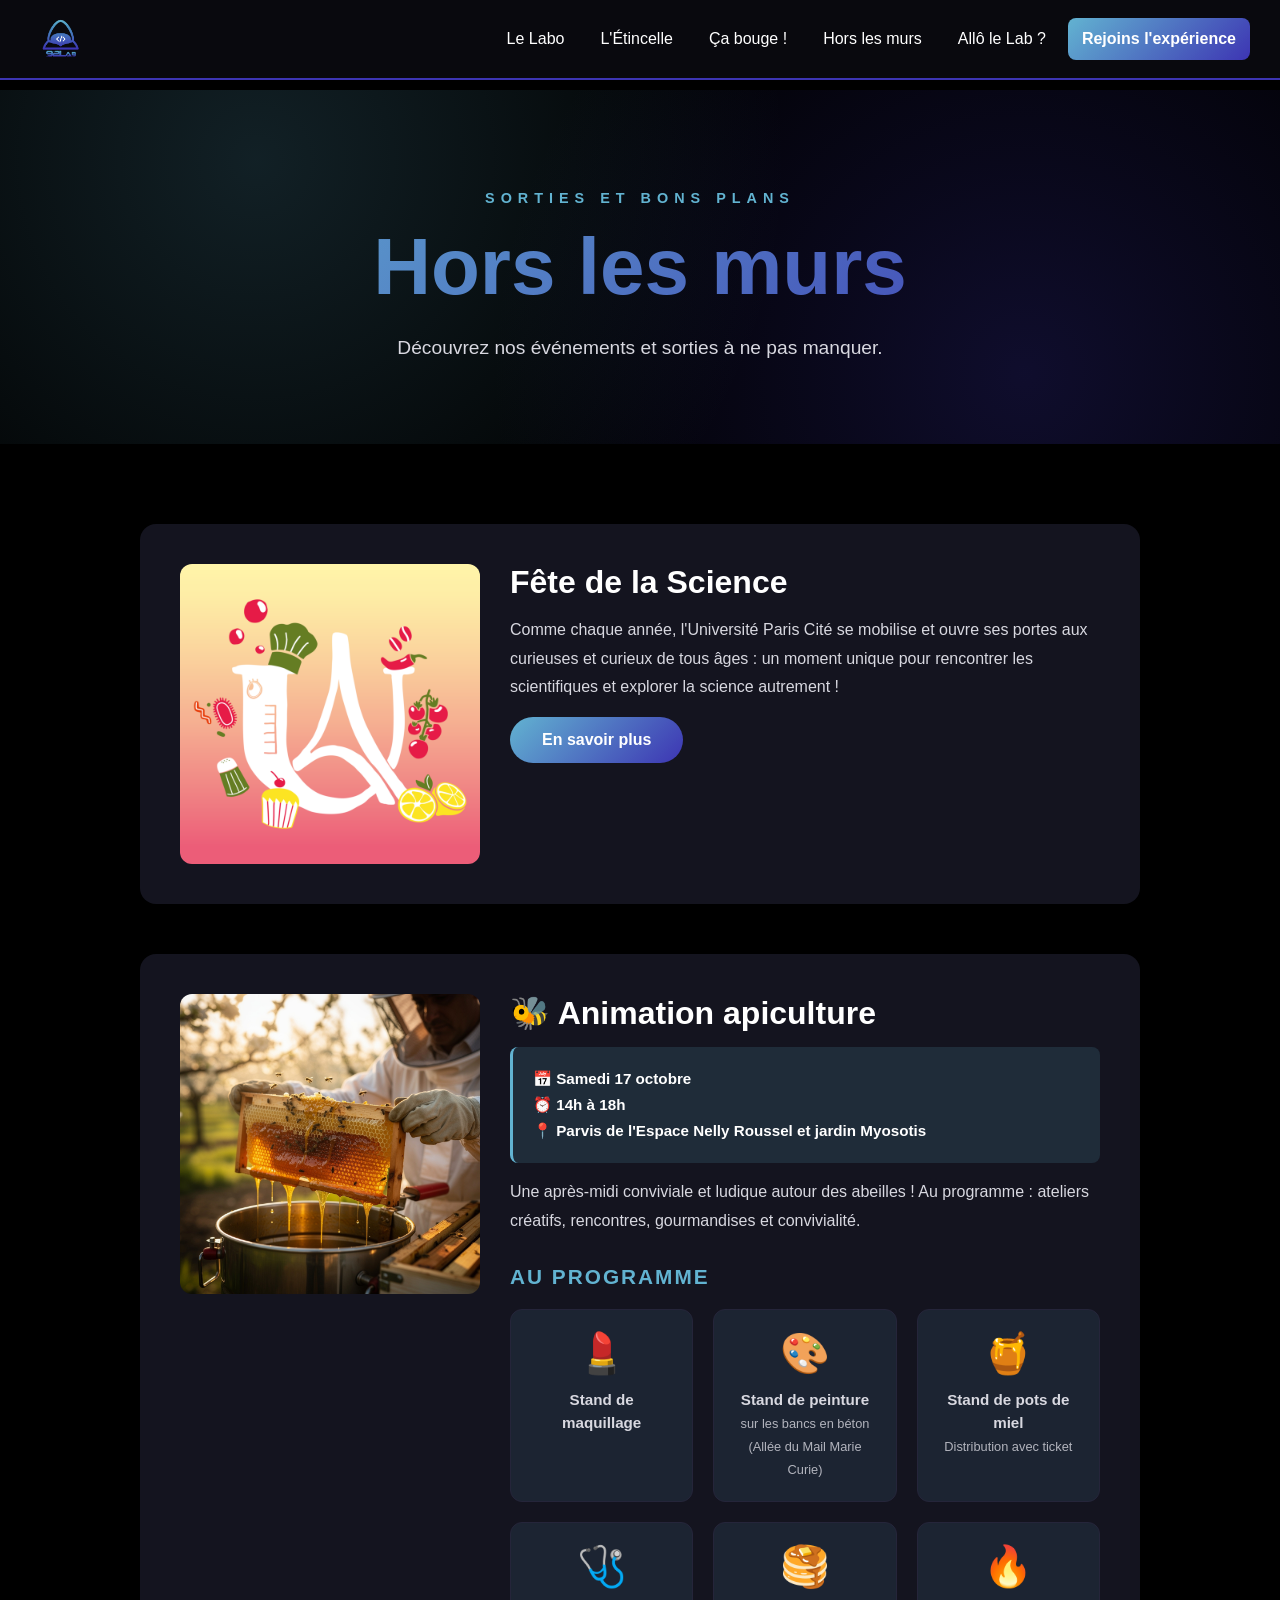
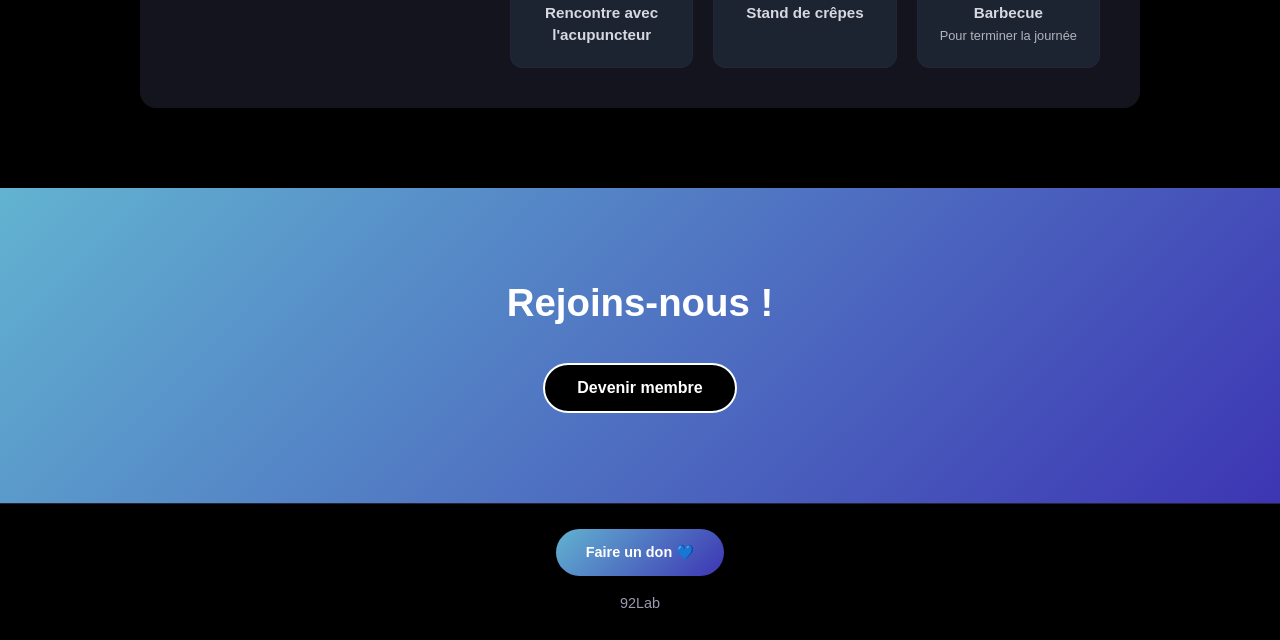
==== hors-les-murs.html @ b6f02f59 "Add files via upload" ====
<!DOCTYPE html>
<html lang="fr">
<head>
  <meta charset="UTF-8">
  <meta name="viewport" content="width=device-width, initial-scale=1.0">
  <title>Hors les murs - 92Lab</title>
  <meta name="description" content="Sorties, événements et bons plans proposés par le 92Lab.">
  <meta property="og:title" content="92Lab">
  <meta property="og:description" content="Sorties, événements et bons plans proposés par le 92Lab.">
  <meta property="og:image" content="images/logo.png">
  <link rel="icon" href="images/logo.png">
  <link rel="stylesheet" href="style.css">
</head>
<body>

  <header class="entete">
    <a href="index.html" class="logo">
      <img src="images/logo.png" alt="Logo 92Lab">
    </a>

    <button class="burger" type="button" aria-label="Ouvrir le menu" aria-expanded="false">
      <span></span><span></span><span></span>
    </button>

    <nav>
      <ul class="menu">
        <li>
          <a href="labo.html">Le Labo</a>
          <span class="sous-titre">Nos ateliers</span>
        </li>
        <li>
          <a href="etincelle.html">L'Étincelle</a>
          <span class="sous-titre">Qui sommes-nous</span>
        </li>
        <li>
          <a href="ca-bouge.html">Ça bouge !</a>
          <span class="sous-titre">Actualités</span>
        </li>
        <li>
          <a href="hors-les-murs.html">Hors les murs</a>
          <span class="sous-titre">Sorties et bons plans</span>
        </li>
        <li>
          <a href="contact.html">Allô le Lab ?</a>
          <span class="sous-titre">Contact</span>
        </li>
        <li>
          <a href="adherer.html" class="bouton-adhesion">Rejoins l'expérience</a>
          <span class="sous-titre">Adhérer</span>
        </li>
      </ul>
    </nav>
  </header>

  <main>

    <section class="hero-page">
      <p class="hero-accroche">Sorties et bons plans</p>
      <h1>Hors les murs</h1>
      <p class="hero-texte">
        Découvrez nos événements et sorties à ne pas manquer.
      </p>
    </section>

    <section class="section">

      <article class="evenement">
        <div class="evenement-image">
          <img src="images/fete-de-la-science.png" alt="Fête de la Science - Université Paris Cité">
        </div>
        <div class="evenement-contenu">
          <h2>Fête de la Science</h2>
          <p class="evenement-texte">
            Comme chaque année, l'Université Paris Cité se mobilise et ouvre ses portes aux curieuses et curieux de tous âges : un moment unique pour rencontrer les scientifiques et explorer la science autrement !
          </p>
          <a href="https://fetedelascience.u-paris.fr/" class="cta" target="_blank">En savoir plus</a>
        </div>
      </article>

      <article class="evenement">
        <div class="evenement-image">
          <img src="images/abeilles.jpg" alt="Animation autour des abeilles">
        </div>
        <div class="evenement-contenu">
          <h2>&#128029; Animation apiculture</h2>

          <div class="evenement-details">
            <p><strong>&#128197; Samedi 17 octobre</strong></p>
            <p><strong>&#9200; 14h à 18h</strong></p>
            <p><strong>&#128205; Parvis de l'Espace Nelly Roussel et jardin Myosotis</strong></p>
          </div>

          <p class="evenement-texte">
            Une après-midi conviviale et ludique autour des abeilles ! Au programme : ateliers créatifs, rencontres, gourmandises et convivialité.
          </p>

          <div class="stands-container">
            <h3>Au programme</h3>
            <div class="stands-grid">
              <div class="stand">
                <div class="stand-icone">&#128132;</div>
                <p><strong>Stand de maquillage</strong></p>
              </div>
              <div class="stand">
                <div class="stand-icone">&#127912;</div>
                <p><strong>Stand de peinture</strong><br><small>sur les bancs en béton (Allée du Mail Marie Curie)</small></p>
              </div>
              <div class="stand">
                <div class="stand-icone">&#127855;</div>
                <p><strong>Stand de pots de miel</strong><br><small>Distribution avec ticket</small></p>
              </div>
              <div class="stand">
                <div class="stand-icone">&#129658;</div>
                <p><strong>Rencontre avec l'acupuncteur</strong></p>
              </div>
              <div class="stand">
                <div class="stand-icone">&#129374;</div>
                <p><strong>Stand de crêpes</strong></p>
              </div>
              <div class="stand">
                <div class="stand-icone">&#128293;</div>
                <p><strong>Barbecue</strong><br><small>Pour terminer la journée</small></p>
              </div>
            </div>
          </div>
        </div>
      </article>

    </section>

    <section class="appel">
      <h2>Rejoins-nous !</h2>
      <a href="adherer.html" class="cta">Devenir membre</a>
    </section>

  </main>

  <footer class="pied">
    <a href="https://www.helloasso.com/associations/92lab/formulaires/1" target="_blank" rel="noopener" class="cta cta-don">Faire un don 💙</a>
    <p>92Lab</p>
  </footer>

  <script src="script.js"></script>
</body>
</html>
---- style.css ----
:root {
  --bleu-clair: #62b3d1;
  --indigo: #3d35b3;
  --degrade: linear-gradient(135deg, #62b3d1, #3d35b3);
  --fond: #000000;
  --texte: #ffffff;
}

* {
  margin: 0;
  padding: 0;
  box-sizing: border-box;
}

body {
  font-family: Arial, sans-serif;
  background-color: var(--fond);
  color: var(--texte);
  padding-top: 90px;
  min-height: 100vh;
  display: flex;
  flex-direction: column;
}

/* ---------- En-tête fixe ---------- */
.entete {
  position: fixed;
  top: 0;
  left: 0;
  width: 100%;
  height: 80px;
  background-color: rgba(10, 10, 15, 0.95);
  border-bottom: 2px solid var(--indigo);
  display: flex;
  align-items: center;
  justify-content: space-between;
  padding: 0 30px;
  z-index: 1000;
}

.logo img {
  height: 60px;
  display: block;
}

/* ---------- Menu ---------- */
.menu {
  list-style: none;
  display: flex;
  gap: 8px;
}

.menu li {
  position: relative;
}

.menu a {
  display: block;
  color: var(--texte);
  text-decoration: none;
  padding: 12px 14px;
  border-radius: 8px;
  transition: background 0.3s;
}

.menu a:hover {
  background: var(--degrade);
}

.menu .bouton-adhesion {
  background: var(--degrade);
  font-weight: bold;
}

.menu .bouton-adhesion:hover {
  filter: brightness(1.2);
}

/* ---------- Sous-titre au survol ---------- */
.sous-titre {
  position: absolute;
  top: 100%;
  left: 50%;
  transform: translateX(-50%);
  margin-top: 6px;
  background-color: var(--bleu-clair);
  color: var(--fond);
  font-size: 0.8rem;
  font-weight: bold;
  padding: 4px 10px;
  border-radius: 6px;
  white-space: nowrap;
  opacity: 0;
  pointer-events: none;
  transition: opacity 0.3s;
}

.menu li:hover .sous-titre {
  opacity: 1;
}

/* ---------- Vidéo plein écran ---------- */
main {
  flex: 1;
}

.video-fond {
  position: relative;
  width: 100%;
  height: calc(100vh - 90px);
  overflow: hidden;
  background-color: #000000;
}

.video-fond video {
  width: 100%;
  height: 100%;
  object-fit: contain;
  background-color: #000000;
}

/* ---------- Bouton son ---------- */
.bouton-son {
  position: absolute;
  bottom: 25px;
  right: 25px;
  width: 50px;
  height: 50px;
  border: none;
  border-radius: 50%;
  background: var(--degrade);
  color: var(--texte);
  font-size: 1.4rem;
  cursor: pointer;
  transition: transform 0.3s;
  z-index: 10;
}

.bouton-son:hover {
  transform: scale(1.1);
}

/* ---------- Texte d'accueil ---------- */
.accueil {
  max-width: 100%;
  margin: 0 auto;
  padding: 80px 30px;
  text-align: center;
}

.accueil h1 {
  font-size: clamp(1.2rem, 2.6vw, 2.6rem);
  line-height: 1.2;
  margin-bottom: 25px;
  background: var(--degrade);
  -webkit-background-clip: text;
  background-clip: text;
  color: transparent;
}

.accueil h1 { text-wrap: balance; }

@media (min-width: 1001px) {
  .accueil h1 { white-space: nowrap; }
}

.cta {
  display: inline-block;
  background: var(--degrade);
  color: var(--texte);
  text-decoration: none;
  font-weight: bold;
  padding: 14px 32px;
  border-radius: 30px;
  transition: transform 0.3s;
}

.cta:hover {
  transform: scale(1.06);
}

/* ============================================
   PAGES INTÉRIEURES
   ============================================ */

/* ---------- Bandeau d'entrée ---------- */
.hero-page {
  text-align: center;
  padding: 100px 30px 80px;
  background:
    radial-gradient(circle at 20% 20%, rgba(98, 179, 209, 0.18), transparent 50%),
    radial-gradient(circle at 80% 80%, rgba(61, 53, 179, 0.25), transparent 50%),
    var(--fond);
}

.hero-accroche {
  text-transform: uppercase;
  letter-spacing: 6px;
  color: var(--bleu-clair);
  font-weight: bold;
  font-size: 0.9rem;
  margin-bottom: 15px;
}

.hero-page h1 {
  font-size: clamp(2.8rem, 7vw, 5rem);
  background: var(--degrade);
  -webkit-background-clip: text;
  background-clip: text;
  color: transparent;
  margin-bottom: 20px;
}

.hero-texte {
  max-width: 600px;
  margin: 0 auto;
  font-size: 1.2rem;
  line-height: 1.6;
  color: #d8d8e0;
}

/* ---------- Sections ---------- */
.section {
  padding: 80px 30px;
}

.section-fonce {
  background-color: #11111a;
  border-top: 1px solid #25253a;
  border-bottom: 1px solid #25253a;
}

.conteneur {
  max-width: 1100px;
  margin: 0 auto;
}

.section-entete {
  display: flex;
  align-items: center;
  gap: 20px;
  margin-bottom: 50px;
}

.section-etiquette {
  font-size: 1rem;
  font-weight: bold;
  color: var(--fond);
  background: var(--degrade);
  padding: 8px 14px;
  border-radius: 8px;
}

.section-entete h2 {
  font-size: clamp(1.8rem, 4vw, 2.6rem);
  color: var(--texte);
}

/* ---------- Cartes (Le déclic initial) ---------- */
.grille-cartes {
  display: grid;
  grid-template-columns: repeat(auto-fit, minmax(240px, 1fr));
  gap: 25px;
}

.carte {
  background-color: #14141f;
  border: 1px solid #25253a;
  border-radius: 16px;
  padding: 30px 25px;
  transition: transform 0.3s, border-color 0.3s, box-shadow 0.3s;
}

.carte:hover {
  transform: translateY(-6px);
  border-color: var(--bleu-clair);
  box-shadow: 0 10px 30px rgba(98, 179, 209, 0.15);
}

.carte-icone {
  font-size: 2.2rem;
  margin-bottom: 15px;
}

.carte h3 {
  color: var(--bleu-clair);
  font-size: 1.15rem;
  margin-bottom: 12px;
}

.carte p {
  color: #c8c8d4;
  line-height: 1.7;
  font-size: 0.98rem;
}

.citation-courte {
  text-align: center;
  margin-top: 50px;
  font-size: 1.4rem;
  font-weight: bold;
  background: var(--degrade);
  -webkit-background-clip: text;
  background-clip: text;
  color: transparent;
}

/* ---------- Frise (Notre histoire) ---------- */
.frise {
  position: relative;
  max-width: 750px;
  margin: 0 auto;
  padding-left: 40px;
}

.frise::before {
  content: "";
  position: absolute;
  left: 9px;
  top: 8px;
  bottom: 8px;
  width: 3px;
  background: var(--degrade);
  border-radius: 3px;
}

.frise-item {
  position: relative;
  margin-bottom: 40px;
}

.frise-item:last-child {
  margin-bottom: 0;
}

.frise-point {
  position: absolute;
  left: -40px;
  top: 4px;
  width: 21px;
  height: 21px;
  background-color: var(--fond);
  border: 4px solid var(--bleu-clair);
  border-radius: 50%;
}

.frise-contenu h3 {
  color: var(--texte);
  font-size: 1.25rem;
  margin-bottom: 8px;
}

.frise-contenu p {
  color: #c8c8d4;
  line-height: 1.7;
}

/* ---------- Trio (À propos de nous) ---------- */
.trio {
  display: grid;
  grid-template-columns: repeat(auto-fit, minmax(280px, 1fr));
  gap: 30px;
}

.trio-bloc {
  background: linear-gradient(160deg, #14141f, #0e0e18);
  border: 1px solid #25253a;
  border-top: 4px solid var(--indigo);
  border-radius: 16px;
  padding: 35px 30px;
}

.trio-titre {
  display: inline-block;
  text-transform: uppercase;
  letter-spacing: 3px;
  font-size: 0.8rem;
  font-weight: bold;
  color: var(--bleu-clair);
  margin-bottom: 15px;
}

.trio-bloc h3 {
  font-size: 1.4rem;
  line-height: 1.3;
  margin-bottom: 20px;
  color: var(--texte);
}

.trio-bloc p {
  color: #c8c8d4;
  line-height: 1.7;
  margin-bottom: 12px;
}

/* ---------- Page Le Labo : pôles ---------- */
.poles {
  max-width: 1100px;
  margin: 0 auto;
  display: grid;
  grid-template-columns: repeat(auto-fit, minmax(300px, 1fr));
  gap: 28px;
}

.pole {
  background: #12121c;
  border: 1px solid #25253a;
  border-top: 4px solid var(--indigo);
  border-radius: 16px;
  padding: 35px 30px;
  transition: transform 0.3s, border-color 0.3s;
}

.pole:hover {
  transform: translateY(-6px);
  border-top-color: var(--bleu-clair);
}

.pole-icone {
  width: 64px;
  height: 64px;
  display: flex;
  align-items: center;
  justify-content: center;
  font-size: 2rem;
  background: var(--degrade);
  border-radius: 16px;
  margin-bottom: 20px;
}

.pole h2 {
  font-size: 1.4rem;
  margin-bottom: 10px;
}

.pole-desc {
  color: #c8c8d4;
  line-height: 1.6;
  margin-bottom: 20px;
}

.pole-liste {
  list-style: none;
  display: flex;
  flex-wrap: wrap;
  gap: 8px;
}

.pole-liste li {
  background: rgba(98, 179, 209, 0.15);
  color: var(--bleu-clair);
  font-size: 0.85rem;
  font-weight: bold;
  padding: 5px 12px;
  border-radius: 20px;
}

/* ---------- Page Ça bouge ! ---------- */
.actus {
  max-width: 900px;
  margin: 0 auto;
  display: flex;
  flex-direction: column;
  gap: 25px;
}

.actu {
  display: flex;
  gap: 25px;
  background-color: #14141f;
  border: 1px solid #25253a;
  border-left: 4px solid var(--bleu-clair);
  border-radius: 14px;
  padding: 25px;
  transition: transform 0.3s, border-color 0.3s;
}

.actu:hover {
  transform: translateY(-4px);
  border-color: var(--indigo);
}

.actu-annulee {
  border-left-color: #e05555;
}

.actu-date {
  display: flex;
  flex-direction: column;
  align-items: center;
  justify-content: center;
  min-width: 90px;
  height: 90px;
  background: var(--degrade);
  border-radius: 12px;
  text-align: center;
}

.actu-annulee .actu-date {
  background: linear-gradient(135deg, #e05555, #8a2a2a);
}

.actu-jour {
  font-size: 2rem;
  font-weight: bold;
  line-height: 1;
}

.actu-mois {
  font-size: 0.8rem;
  text-transform: uppercase;
  margin-top: 4px;
}

.actu-contenu h2 {
  font-size: 1.3rem;
  margin: 8px 0 10px;
}

.actu-contenu p {
  color: #d8d8e0;
  line-height: 1.6;
}

.actu-badge {
  display: inline-block;
  background-color: var(--bleu-clair);
  color: var(--fond);
  font-size: 0.75rem;
  font-weight: bold;
  text-transform: uppercase;
  letter-spacing: 1px;
  padding: 3px 10px;
  border-radius: 20px;
}

.badge-annule {
  background-color: #e05555;
  color: #ffffff;
}

.actu-infos {
  margin-top: 12px;
  color: var(--bleu-clair) !important;
  font-weight: bold;
  font-size: 0.95rem;
}

@media (max-width: 600px) {
  .actu {
    flex-direction: column;
  }
}

/* ---------- Page Hors les murs ---------- */
.evenement {
  max-width: 1000px;
  margin: 0 auto 50px;
  background: #14141f;
  border-radius: 16px;
  overflow: hidden;
  display: flex;
  gap: 30px;
  padding: 40px;
  align-items: flex-start;
}

.evenement:last-child {
  margin-bottom: 0;
}

.evenement-image {
  flex: 0 0 300px;
  border-radius: 12px;
  overflow: hidden;
  height: 300px;
  min-width: 0;
  align-self: flex-start;
  display: block;
}

.evenement-image img {
  width: 100%;
  height: 100%;
  object-fit: cover;
  display: block;
}

.evenement-contenu {
  flex: 1;
  min-width: 0;
}

.evenement-contenu h2 {
  font-size: 2rem;
  margin-bottom: 10px;
  margin-top: 0;
  color: var(--texte);
}

.evenement-texte {
  line-height: 1.8;
  color: #d8d8e0;
  margin: 15px 0;
}

.evenement-details {
  background: rgba(98, 179, 209, 0.15);
  border-left: 3px solid var(--bleu-clair);
  padding: 15px 20px;
  margin: 15px 0;
  border-radius: 8px;
}

.evenement-details p {
  margin: 8px 0;
  font-size: 0.95rem;
  color: var(--texte);
}

.stands-container {
  margin-top: 30px;
}

.stands-container h3 {
  font-size: 1.3rem;
  margin-bottom: 20px;
  text-transform: uppercase;
  letter-spacing: 2px;
  color: var(--bleu-clair);
}

/* Grille des stands */
.stands-grid {
  display: grid;
  grid-template-columns: repeat(auto-fit, minmax(150px, 1fr));
  gap: 20px;
  margin-top: 20px;
}

.stand {
  background: rgba(98, 179, 209, 0.1);
  border: 1px solid #25253a;
  border-radius: 12px;
  padding: 20px;
  text-align: center;
  transition: transform 0.3s;
}

.stand:hover {
  transform: translateY(-5px);
  border-color: var(--bleu-clair);
}

.stand-icone {
  font-size: 2.5rem;
  margin-bottom: 12px;
}

.stand p {
  color: #d8d8e0;
  font-size: 0.95rem;
  line-height: 1.5;
}

.stand small {
  opacity: 0.8;
  font-size: 0.8rem;
}

/* Responsive */
@media (max-width: 900px) {
  .evenement {
    flex-direction: column;
    padding: 30px;
  }

  .evenement-image {
    height: 280px;
  }

  .stands-grid {
    grid-template-columns: repeat(2, 1fr);
  }
}

@media (max-width: 600px) {
  .evenement {
    flex-direction: column;
    padding: 20px;
  }

  .evenement-image {
    height: 220px;
  }

  .evenement-contenu h2 {
    font-size: 1.5rem;
  }

  .stands-grid {
    grid-template-columns: 1fr;
  }
}

/* ---------- Page adhésion ---------- */
.tarif {
  max-width: 400px;
  margin: 0 auto 40px;
  text-align: center;
  background: var(--degrade);
  border-radius: 16px;
  padding: 30px;
}

.tarif-label {
  text-transform: uppercase;
  letter-spacing: 3px;
  font-weight: bold;
  font-size: 0.9rem;
}

.tarif-prix {
  font-size: 4rem;
  font-weight: bold;
  line-height: 1.1;
  margin: 8px 0;
}

.tarif-detail {
  opacity: 0.9;
}

.info-box {
  max-width: 800px;
  margin: 0 auto 40px;
  background-color: #14141f;
  border-left: 4px solid var(--bleu-clair);
  border-radius: 12px;
  padding: 25px;
  line-height: 1.6;
}

.info-box h2 {
  font-size: 1.2rem;
  margin-bottom: 10px;
}

.info-box p + p {
  margin-top: 12px;
}

.formulaire-embed {
  max-width: 800px;
  margin: 0 auto;
  background-color: #ffffff;
  border-radius: 16px;
  overflow: hidden;
}

.formulaire-embed iframe {
  display: block;
  border: none;
  width: 100%;
}

/* ---------- Appel final ---------- */
.appel {
  text-align: center;
  padding: 90px 30px;
  background: var(--degrade);
}

.appel h2 {
  max-width: 800px;
  margin: 0 auto 35px;
  font-size: clamp(1.6rem, 4vw, 2.4rem);
  line-height: 1.3;
  color: var(--texte);
}

.appel .cta {
  background: var(--fond);
  border: 2px solid var(--texte);
}

/* ---------- Responsive ---------- */
@media (max-width: 700px) {
  .section {
    padding: 55px 20px;
  }

  .section-entete {
    flex-direction: column;
    align-items: flex-start;
    gap: 12px;
    margin-bottom: 35px;
  }
}

/* ---------- Page Contact ---------- */
.contact-wrap {
  max-width: 1000px;
  margin: 0 auto;
}

/* Carte Instagram */
.insta-carte {
  display: flex;
  align-items: center;
  gap: 30px;
  padding: 35px 40px;
  margin-bottom: 30px;
  border-radius: 20px;
  text-decoration: none;
  color: #ffffff;
  background: linear-gradient(45deg, #f09433, #e6683c, #dc2743, #cc2366, #bc1888);
  box-shadow: 0 10px 40px rgba(220, 39, 67, 0.25);
  transition: transform 0.3s, box-shadow 0.3s;
}

.insta-carte:hover {
  transform: translateY(-6px) scale(1.01);
  box-shadow: 0 16px 50px rgba(220, 39, 67, 0.45);
}

.insta-icone {
  flex: 0 0 80px;
  width: 80px;
  height: 80px;
  display: flex;
  align-items: center;
  justify-content: center;
  background: rgba(255, 255, 255, 0.2);
  border-radius: 20px;
}

.insta-icone svg {
  width: 44px;
  height: 44px;
}

.insta-texte {
  flex: 1;
  display: flex;
  flex-direction: column;
  gap: 4px;
}

.insta-label {
  text-transform: uppercase;
  letter-spacing: 3px;
  font-size: 0.8rem;
  font-weight: bold;
  opacity: 0.9;
}

.insta-pseudo {
  font-size: clamp(1.6rem, 4vw, 2.4rem);
  font-weight: bold;
  line-height: 1.1;
}

.insta-desc {
  font-size: 1rem;
  opacity: 0.95;
  margin-top: 4px;
}

.insta-fleche {
  font-size: 2.2rem;
  font-weight: bold;
  transition: transform 0.3s;
}

.insta-carte:hover .insta-fleche {
  transform: translateX(8px);
}

/* Cartes mail / tel / adresse */
.contact-cartes {
  display: grid;
  grid-template-columns: repeat(auto-fit, minmax(260px, 1fr));
  gap: 25px;
}

.contact-carte {
  display: flex;
  flex-direction: column;
  align-items: flex-start;
  gap: 8px;
  padding: 35px 30px;
  background: linear-gradient(160deg, #14141f, #0e0e18);
  border: 1px solid #25253a;
  border-top: 4px solid var(--indigo);
  border-radius: 16px;
  text-decoration: none;
  color: var(--texte);
  transition: transform 0.3s, border-color 0.3s, box-shadow 0.3s;
}

.contact-carte:hover {
  transform: translateY(-6px);
  border-top-color: var(--bleu-clair);
  box-shadow: 0 10px 30px rgba(98, 179, 209, 0.2);
}

.contact-icone {
  width: 60px;
  height: 60px;
  display: flex;
  align-items: center;
  justify-content: center;
  font-size: 1.8rem;
  background: var(--degrade);
  border-radius: 16px;
  margin-bottom: 10px;
}

.contact-carte h2 {
  font-size: 1.3rem;
  color: var(--bleu-clair);
}

.contact-carte p {
  color: #d8d8e0;
  line-height: 1.8;
}

.contact-tel {
  color: var(--texte);
  text-decoration: none;
  font-weight: bold;
  font-size: 1.1rem;
  transition: color 0.3s;
}

.contact-tel:hover {
  color: var(--bleu-clair);
}

.contact-lien {
  margin-top: auto;
  padding-top: 12px;
  font-weight: bold;
  color: var(--texte);
  transition: color 0.3s;
}

.contact-carte:hover .contact-lien {
  color: var(--bleu-clair);
}

@media (max-width: 700px) {
  .insta-carte {
    flex-direction: column;
    text-align: center;
    padding: 30px 20px;
  }

  .insta-fleche {
    display: none;
  }
}

/* ---------- Section bénévoles ---------- */
.benevoles {
  background:
    radial-gradient(circle at 15% 25%, rgba(98, 179, 209, 0.15), transparent 45%),
    radial-gradient(circle at 85% 75%, rgba(61, 53, 179, 0.22), transparent 45%),
    #11111a;
}

.benevoles-entete {
  text-align: center;
  max-width: 700px;
  margin: 0 auto 55px;
}

.benevoles-badge {
  display: inline-block;
  background: var(--degrade);
  color: var(--texte);
  text-transform: uppercase;
  letter-spacing: 3px;
  font-size: 0.8rem;
  font-weight: bold;
  padding: 8px 18px;
  border-radius: 30px;
  margin-bottom: 20px;
}

.benevoles-entete h2 {
  font-size: clamp(2rem, 5vw, 3.2rem);
  line-height: 1.15;
  margin-bottom: 18px;
  background: var(--degrade);
  -webkit-background-clip: text;
  background-clip: text;
  color: transparent;
}

.benevoles-entete p {
  color: #d8d8e0;
  font-size: 1.15rem;
  line-height: 1.7;
}

/* Cartes des missions */
.benevoles-grille {
  display: grid;
  grid-template-columns: repeat(auto-fit, minmax(230px, 1fr));
  gap: 25px;
  margin-bottom: 50px;
}

.benevole-carte {
  background: linear-gradient(160deg, #16162a, #0e0e18);
  border: 1px solid #25253a;
  border-radius: 18px;
  padding: 32px 26px;
  text-align: center;
  transition: transform 0.3s, border-color 0.3s, box-shadow 0.3s;
}

.benevole-carte:nth-child(odd) {
  transform: rotate(-1.5deg);
}

.benevole-carte:nth-child(even) {
  transform: rotate(1.5deg);
}

.benevole-carte:hover {
  transform: rotate(0deg) translateY(-8px);
  border-color: var(--bleu-clair);
  box-shadow: 0 14px 35px rgba(98, 179, 209, 0.25);
}

.benevole-emoji {
  width: 70px;
  height: 70px;
  display: flex;
  align-items: center;
  justify-content: center;
  margin: 0 auto 18px;
  font-size: 2.2rem;
  background: var(--degrade);
  border-radius: 50%;
}

.benevole-carte h3 {
  color: var(--bleu-clair);
  font-size: 1.15rem;
  margin-bottom: 10px;
}

.benevole-carte p {
  color: #c8c8d4;
  line-height: 1.6;
  font-size: 0.95rem;
}

/* Bloc "Pourquoi nous rejoindre" */
.benevoles-pourquoi {
  max-width: 700px;
  margin: 0 auto 50px;
  background: #14141f;
  border: 1px solid #25253a;
  border-left: 4px solid var(--bleu-clair);
  border-radius: 14px;
  padding: 30px 35px;
}

.benevoles-pourquoi h3 {
  font-size: 1.3rem;
  margin-bottom: 18px;
  color: var(--texte);
}

.benevoles-pourquoi ul {
  list-style: none;
}

.benevoles-pourquoi li {
  position: relative;
  padding-left: 32px;
  margin-bottom: 12px;
  color: #d8d8e0;
  line-height: 1.5;
}

.benevoles-pourquoi li:last-child {
  margin-bottom: 0;
}

.benevoles-pourquoi li::before {
  content: "✓";
  position: absolute;
  left: 0;
  top: 0;
  width: 22px;
  height: 22px;
  display: flex;
  align-items: center;
  justify-content: center;
  background: var(--degrade);
  border-radius: 50%;
  font-size: 0.8rem;
  font-weight: bold;
}

/* Appel à l'action */
.benevoles-cta {
  text-align: center;
}

.benevoles-cta .cta {
  font-size: 1.15rem;
  padding: 16px 42px;
  animation: pulse-lab 2.2s ease-in-out infinite;
}

.benevoles-cta p {
  margin-top: 18px;
  color: #9a9ab0;
  font-size: 0.95rem;
}

.benevoles-cta p a {
  color: var(--texte);
  font-weight: bold;
  text-decoration: none;
  transition: color 0.3s;
}

.benevoles-cta p a:hover {
  color: var(--bleu-clair);
}

@keyframes pulse-lab {
  0%, 100% {
    box-shadow: 0 0 0 0 rgba(98, 179, 209, 0.5);
  }
  50% {
    box-shadow: 0 0 0 14px rgba(98, 179, 209, 0);
  }
}

@media (max-width: 700px) {
  .benevole-carte:nth-child(odd),
  .benevole-carte:nth-child(even) {
    transform: none;
  }

  .benevoles-pourquoi {
    padding: 25px 20px;
  }
}

/* ---------- Section partenariat ---------- */
.partenariat {
  background:
    radial-gradient(circle at 85% 15%, rgba(98, 179, 209, 0.12), transparent 45%),
    radial-gradient(circle at 20% 85%, rgba(61, 53, 179, 0.18), transparent 50%),
    #000000;
}

.partenariat-grille {
  display: grid;
  grid-template-columns: repeat(auto-fit, minmax(240px, 1fr));
  gap: 25px;
  margin-bottom: 50px;
}

.partenariat-carte {
  background: linear-gradient(160deg, #14141f, #0e0e18);
  border: 1px solid #25253a;
  border-left: 4px solid var(--indigo);
  border-radius: 16px;
  padding: 30px 26px;
  text-align: left;
  transition: transform 0.3s, border-color 0.3s, box-shadow 0.3s;
}

.partenariat-carte:hover {
  transform: translateY(-6px);
  border-left-color: var(--bleu-clair);
  box-shadow: 0 12px 35px rgba(98, 179, 209, 0.2);
}

.partenariat-icone {
  font-size: 2.4rem;
  margin-bottom: 14px;
  display: block;
}

.partenariat-carte h3 {
  color: var(--bleu-clair);
  font-size: 1.15rem;
  margin-bottom: 10px;
}

.partenariat-carte p {
  color: #c8c8d4;
  line-height: 1.6;
  font-size: 0.95rem;
}

/* ---------- Section parrainage & mécénat ---------- */
.mecenat {
  background:
    radial-gradient(circle at 50% 50%, rgba(61, 53, 179, 0.12), transparent 55%),
    radial-gradient(circle at 20% 20%, rgba(98, 179, 209, 0.12), transparent 50%),
    #11111a;
}

.mecenat-grille {
  display: grid;
  grid-template-columns: repeat(auto-fit, minmax(230px, 1fr));
  gap: 25px;
  margin-bottom: 45px;
}

.mecenat-carte {
  position: relative;
  background: linear-gradient(160deg, #16162a, #0e0e18);
  border: 1px solid #25253a;
  border-radius: 18px;
  padding: 40px 26px 30px;
  text-align: center;
  overflow: hidden;
  transition: transform 0.3s, border-color 0.3s, box-shadow 0.3s;
}

.mecenat-carte::before {
  content: "";
  position: absolute;
  top: 0;
  left: 0;
  width: 100%;
  height: 5px;
  background: var(--degrade);
}

.mecenat-carte:hover {
  transform: translateY(-8px);
  border-color: var(--bleu-clair);
  box-shadow: 0 14px 35px rgba(98, 179, 209, 0.25);
}

.mecenat-icone {
  font-size: 2.8rem;
  margin-bottom: 15px;
}

.mecenat-carte h3 {
  color: var(--texte);
  font-size: 1.25rem;
  margin-bottom: 12px;
}

.mecenat-carte p {
  color: #c8c8d4;
  line-height: 1.6;
  font-size: 0.95rem;
}

.mecenat-avantage {
  max-width: 700px;
  margin: 0 auto 45px;
  background: rgba(98, 179, 209, 0.12);
  border: 1px dashed var(--bleu-clair);
  border-radius: 14px;
  padding: 20px 28px;
  text-align: center;
}

.mecenat-avantage p {
  color: #d8d8e0;
  line-height: 1.6;
}

.mecenat-avantage strong {
  color: var(--bleu-clair);
}

/* ---------- Responsive partenariat & mécénat ---------- */
@media (max-width: 700px) {
  .partenariat-carte,
  .mecenat-carte {
    padding: 25px 20px;
  }

  .mecenat-avantage {
    padding: 18px 20px;
  }
}

/* ---------- Pied de page ---------- */
.pied {
  text-align: center;
  padding: 25px 20px;
  border-top: 1px solid #25253a;
  color: #9a9ab0;
  font-size: 0.9rem;
  line-height: 1.6;
}
/* ============================================
   MENU MOBILE (déroulant)
   ============================================ */
.burger {
  display: none;
  width: 46px;
  height: 46px;
  padding: 0;
  border: none;
  border-radius: 10px;
  background: var(--degrade);
  cursor: pointer;
  flex-direction: column;
  align-items: center;
  justify-content: center;
  gap: 5px;
}

.burger span {
  display: block;
  width: 22px;
  height: 3px;
  background: var(--texte);
  border-radius: 2px;
  transition: transform 0.3s, opacity 0.3s;
}

.burger.ouvert span:nth-child(1) { transform: translateY(8px) rotate(45deg); }
.burger.ouvert span:nth-child(2) { opacity: 0; }
.burger.ouvert span:nth-child(3) { transform: translateY(-8px) rotate(-45deg); }

@media (max-width: 1000px) {
  .entete { padding: 0 16px; }
  .logo img { height: 52px; }

  .burger { display: flex; }

  .entete nav {
    position: fixed;
    top: 80px;
    left: 0;
    width: 100%;
    max-height: calc(100vh - 80px);
    overflow-y: auto;
    background-color: rgba(10, 10, 15, 0.98);
    border-bottom: 2px solid var(--indigo);
    box-shadow: 0 20px 40px rgba(0, 0, 0, 0.6);
    transform: translateY(-12px);
    opacity: 0;
    visibility: hidden;
    transition: opacity 0.25s, transform 0.25s, visibility 0.25s;
  }

  .entete nav.ouvert {
    opacity: 1;
    visibility: visible;
    transform: translateY(0);
  }

  .menu {
    flex-direction: column;
    gap: 4px;
    padding: 14px 16px 20px;
  }

  .menu a {
    padding: 14px 16px;
    font-size: 1.05rem;
  }

  .menu .bouton-adhesion {
    text-align: center;
    margin-top: 6px;
  }

  /* Le sous-titre devient visible sous chaque lien (pas de survol sur tactile) */
  .sous-titre {
    position: static;
    transform: none;
    margin: 0 0 0 16px;
    padding: 0;
    background: none;
    color: var(--bleu-clair);
    font-size: 0.8rem;
    opacity: 0.85;
    pointer-events: none;
    display: block;
    transition: none;
  }

  .menu li:hover .sous-titre { opacity: 0.85; }
  .menu li { padding-bottom: 4px; }
  .menu li:last-child .sous-titre { display: none; }
}

@media (max-width: 600px) {
  .formulaire-embed iframe { height: 2400px; }
  .hero-page { padding: 70px 20px 55px; }
  .bouton-son { bottom: 14px; right: 14px; }
}

/* Numéros de téléphone l'un en dessous de l'autre sur mobile */
@media (max-width: 700px) {
  .benevoles-cta p a[href^="tel:"] {
    display: block;
    margin-top: 6px;
    font-size: 1.1rem;
  }
  .benevoles-cta .sep { display: none; }
}

/* Bouton de don dans le pied de page */
.pied .cta-don {
  padding: 12px 30px;
  margin-bottom: 16px;
  color: var(--texte);
}
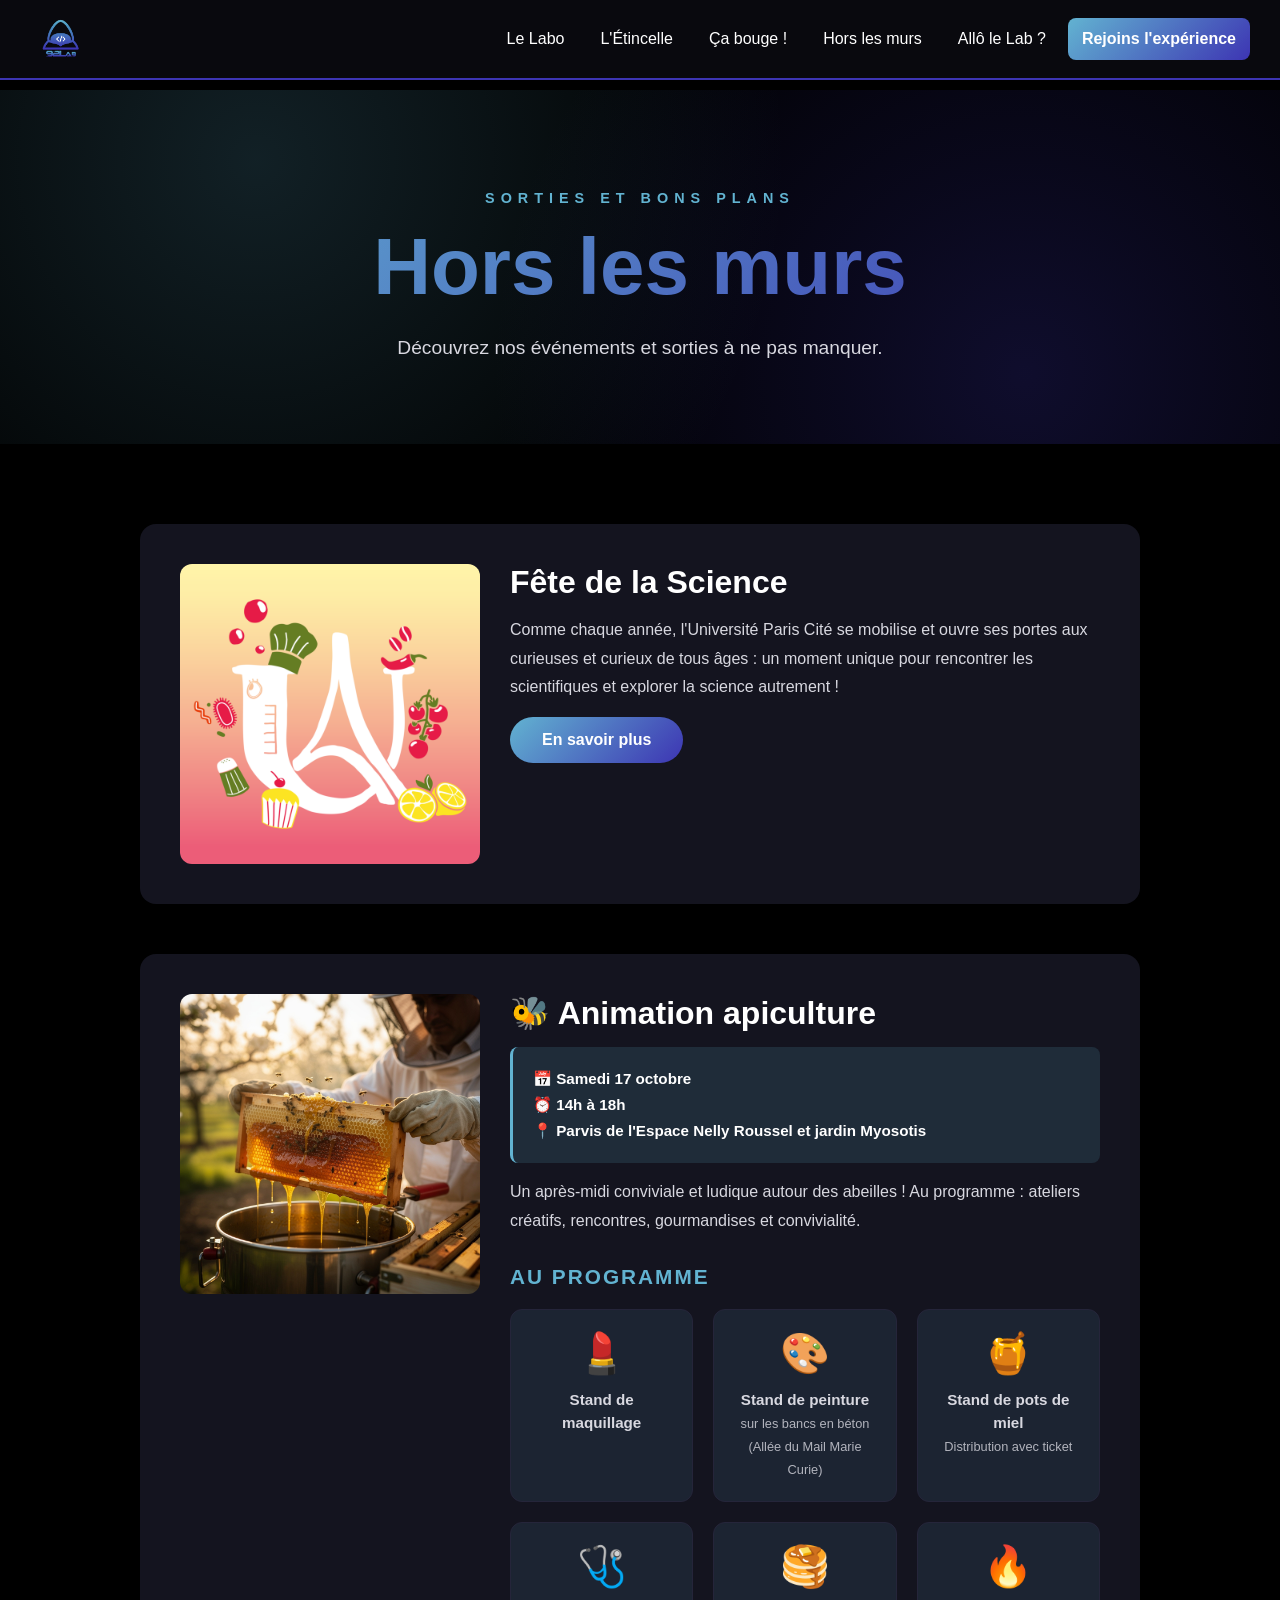
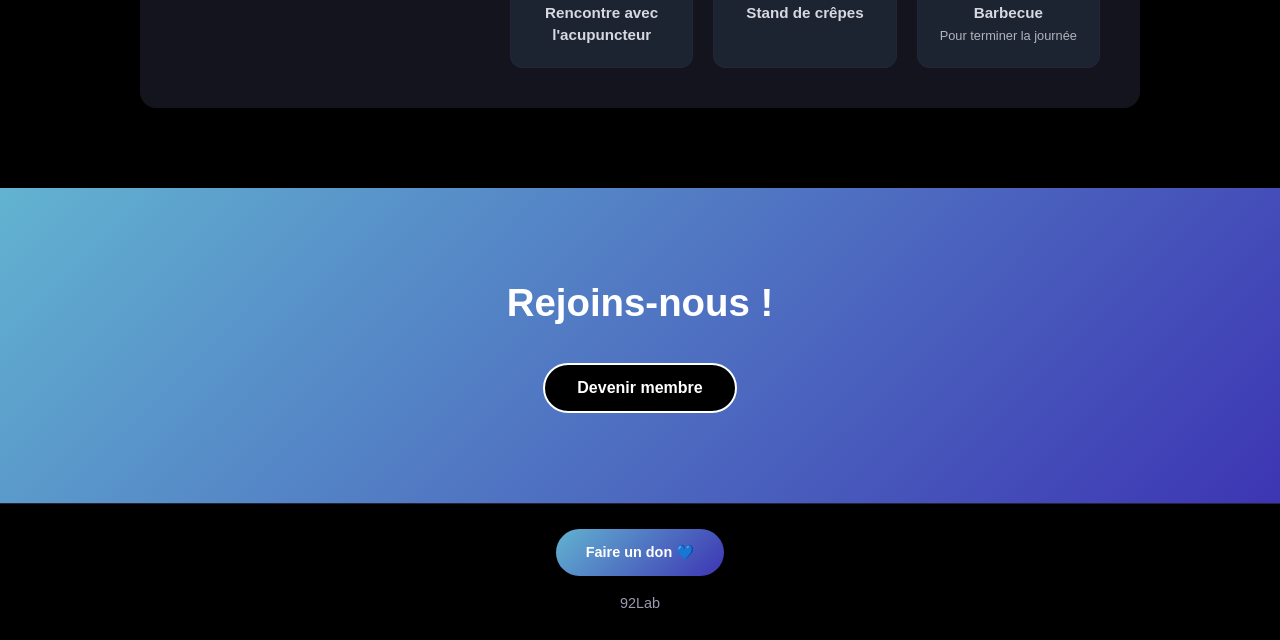
==== commit 0c227c82: "Update hors-les-murs.html" ====
--- a/hors-les-murs.html
+++ b/hors-les-murs.html
@@ -91,7 +91,7 @@
           </div>
 
           <p class="evenement-texte">
-            Une après-midi conviviale et ludique autour des abeilles ! Au programme : ateliers créatifs, rencontres, gourmandises et convivialité.
+            Un après-midi conviviale et ludique autour des abeilles ! Au programme : ateliers créatifs, rencontres, gourmandises et convivialité.
           </p>
 
           <div class="stands-container">
@@ -142,4 +142,4 @@
 
   <script src="script.js"></script>
 </body>
-</html>+</html>
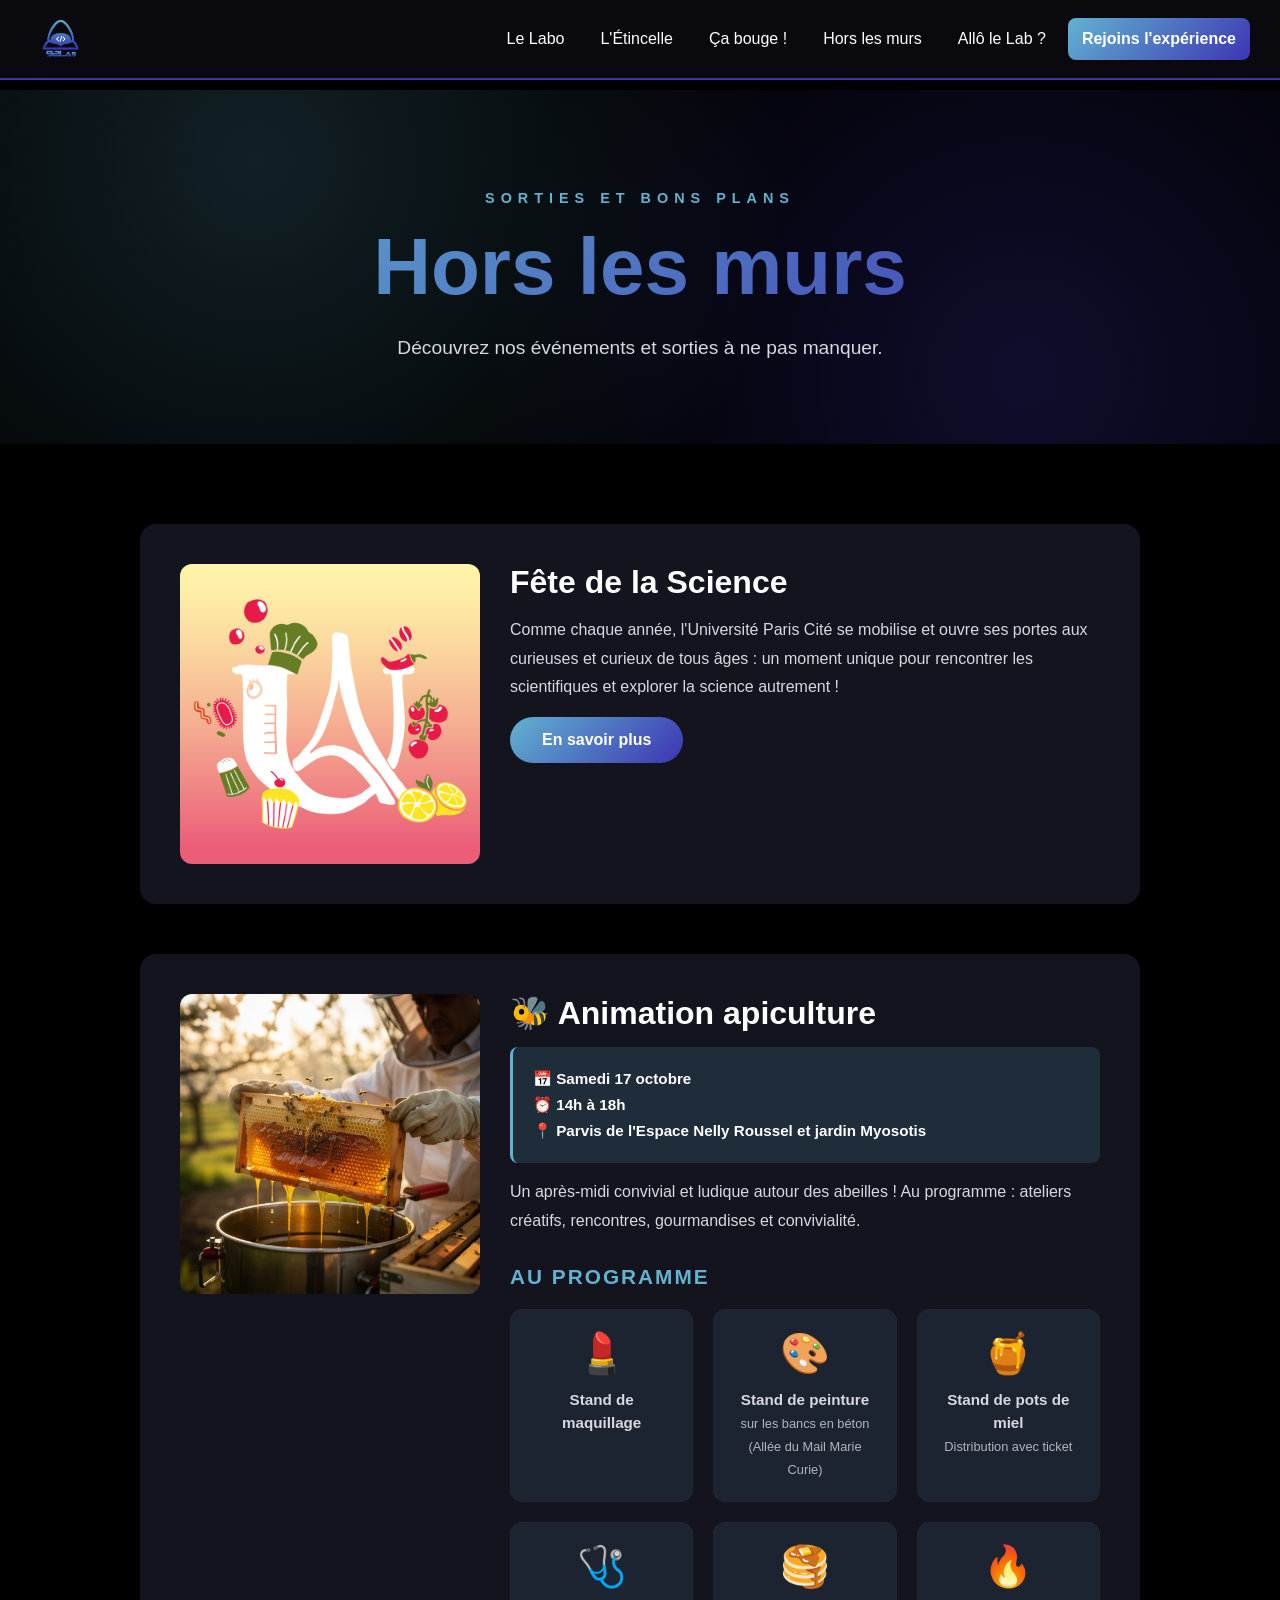
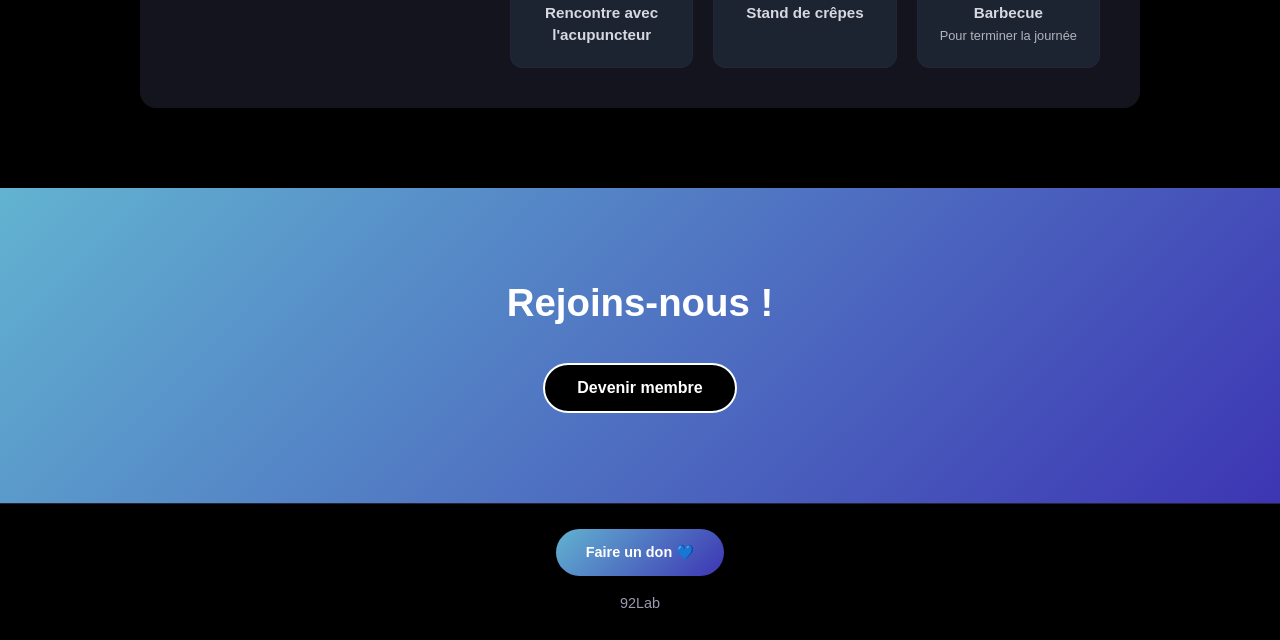
==== commit 2649ebe3: "Update hors-les-murs.html" ====
--- a/hors-les-murs.html
+++ b/hors-les-murs.html
@@ -91,7 +91,7 @@
           </div>
 
           <p class="evenement-texte">
-            Un après-midi conviviale et ludique autour des abeilles ! Au programme : ateliers créatifs, rencontres, gourmandises et convivialité.
+            Un après-midi convivial et ludique autour des abeilles ! Au programme : ateliers créatifs, rencontres, gourmandises et convivialité.
           </p>
 
           <div class="stands-container">
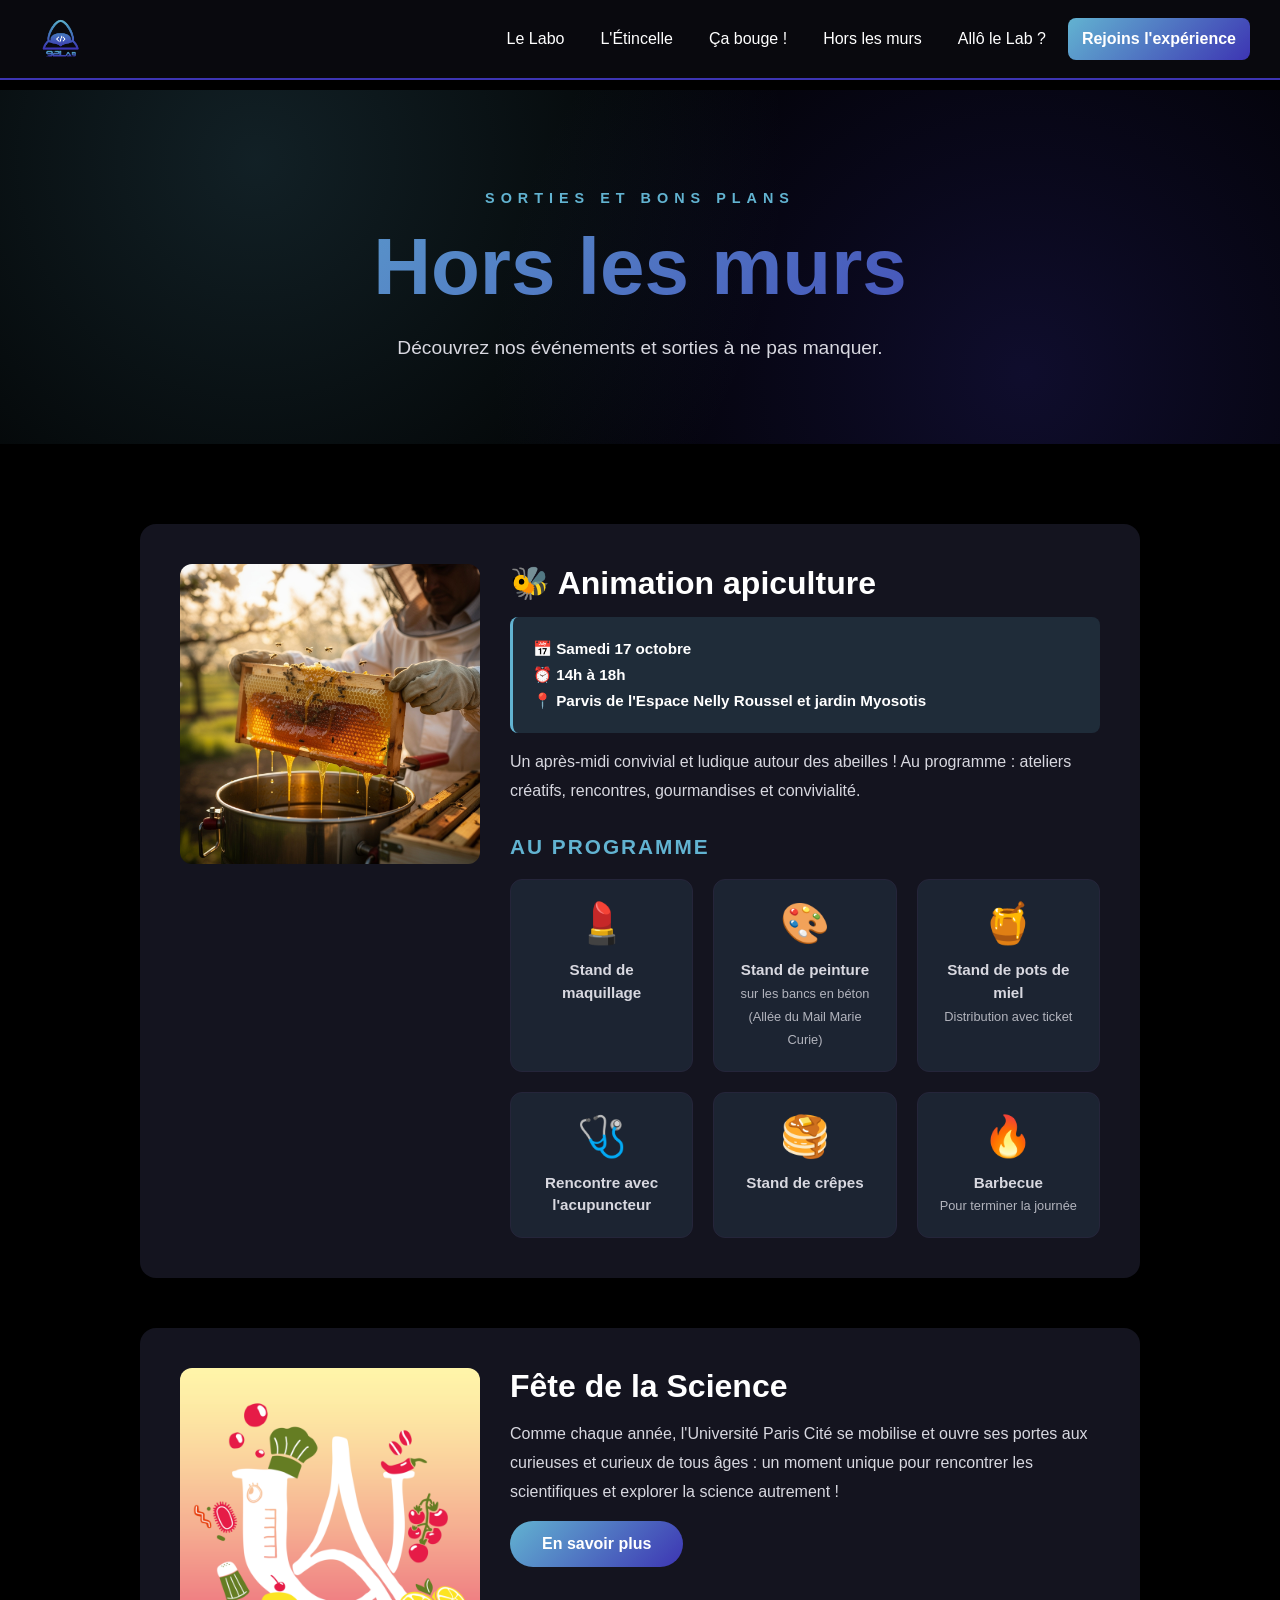
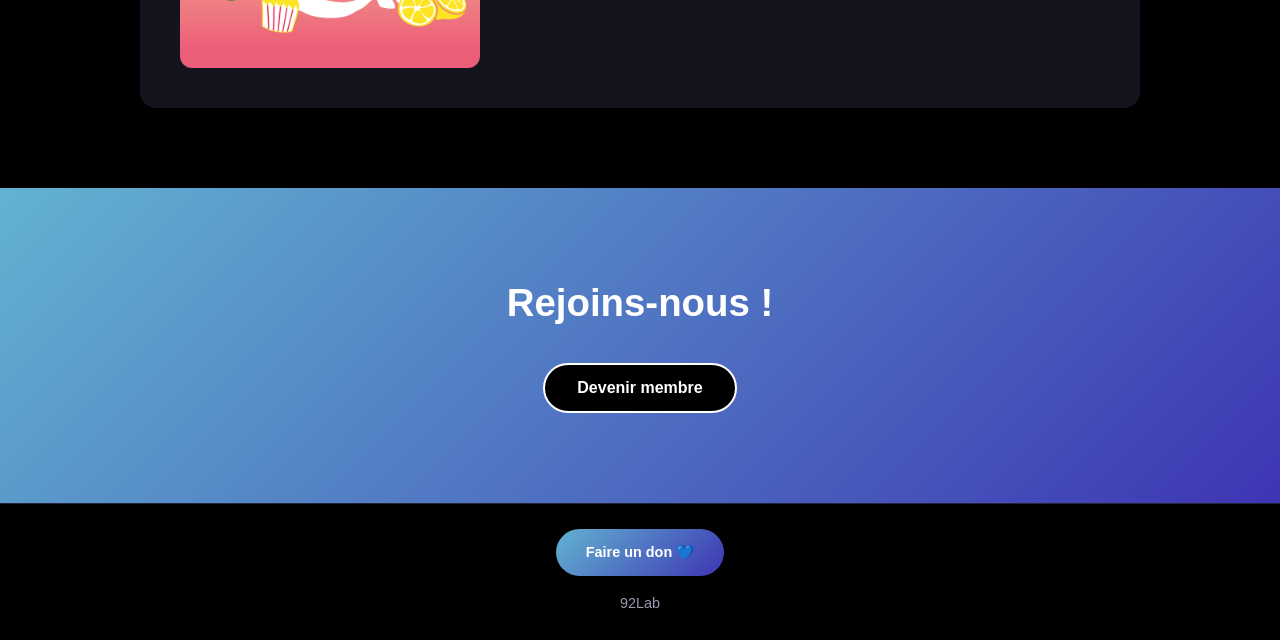
==== commit e477cd7f: "Update hors-les-murs.html" ====
--- a/hors-les-murs.html
+++ b/hors-les-murs.html
@@ -66,19 +66,6 @@
 
       <article class="evenement">
         <div class="evenement-image">
-          <img src="images/fete-de-la-science.png" alt="Fête de la Science - Université Paris Cité">
-        </div>
-        <div class="evenement-contenu">
-          <h2>Fête de la Science</h2>
-          <p class="evenement-texte">
-            Comme chaque année, l'Université Paris Cité se mobilise et ouvre ses portes aux curieuses et curieux de tous âges : un moment unique pour rencontrer les scientifiques et explorer la science autrement !
-          </p>
-          <a href="https://fetedelascience.u-paris.fr/" class="cta" target="_blank">En savoir plus</a>
-        </div>
-      </article>
-
-      <article class="evenement">
-        <div class="evenement-image">
           <img src="images/abeilles.jpg" alt="Animation autour des abeilles">
         </div>
         <div class="evenement-contenu">
@@ -126,6 +113,19 @@
         </div>
       </article>
 
+      <article class="evenement">
+        <div class="evenement-image">
+          <img src="images/fete-de-la-science.png" alt="Fête de la Science - Université Paris Cité">
+        </div>
+        <div class="evenement-contenu">
+          <h2>Fête de la Science</h2>
+          <p class="evenement-texte">
+            Comme chaque année, l'Université Paris Cité se mobilise et ouvre ses portes aux curieuses et curieux de tous âges : un moment unique pour rencontrer les scientifiques et explorer la science autrement !
+          </p>
+          <a href="https://fetedelascience.u-paris.fr/" class="cta" target="_blank">En savoir plus</a>
+        </div>
+      </article>
+
     </section>
 
     <section class="appel">
